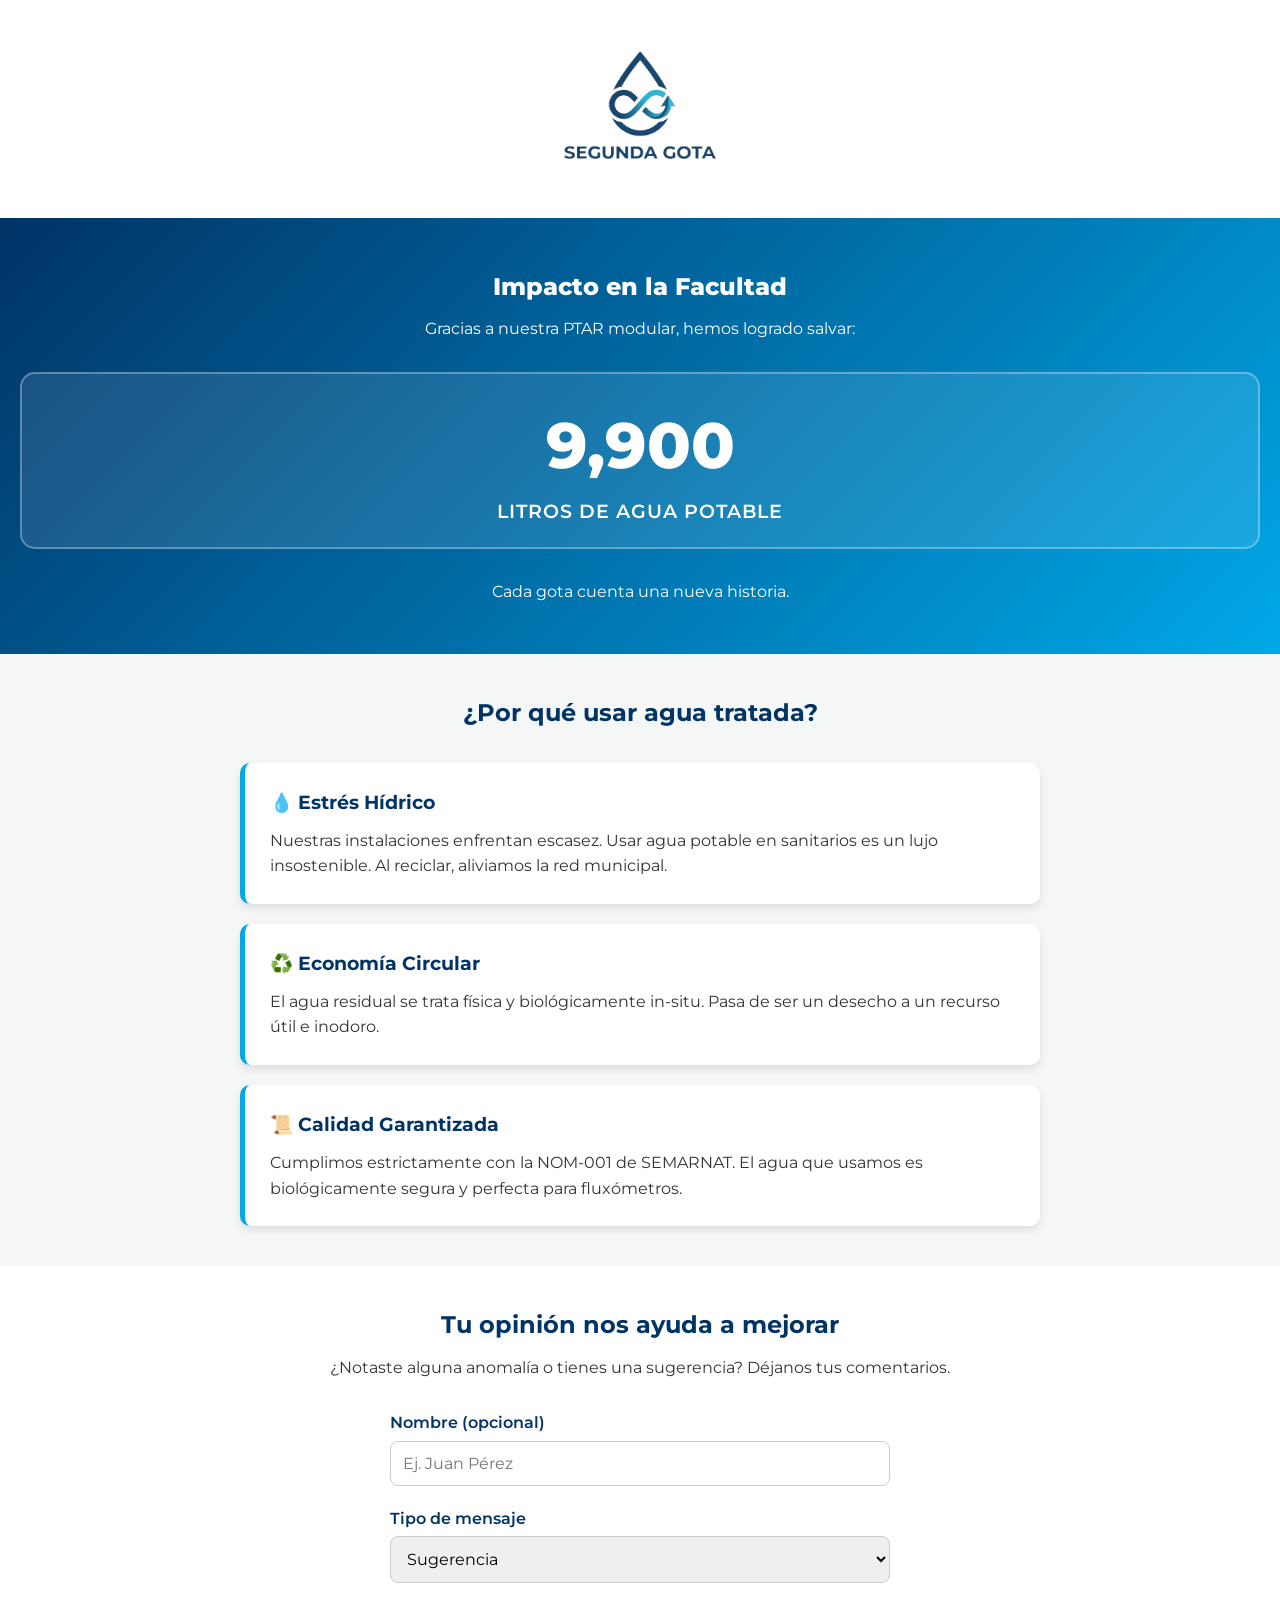
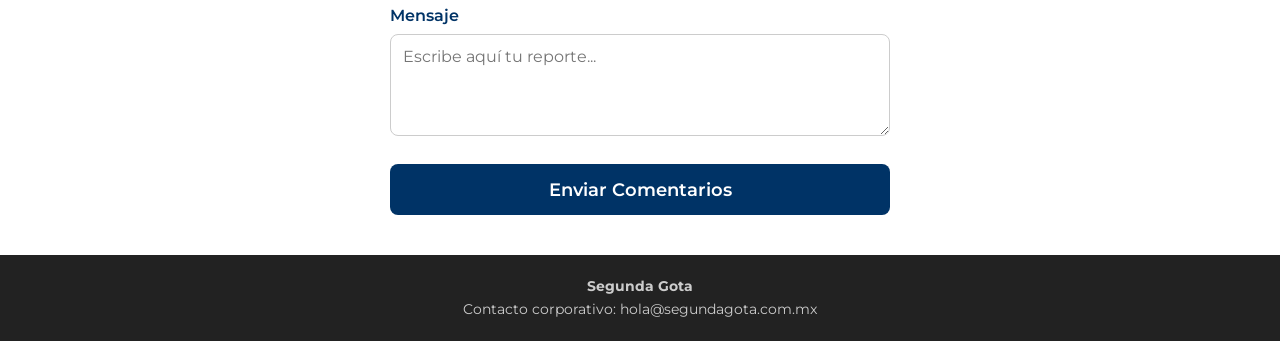
==== index.html @ 00114a6c "Add files via upload" ====
<!DOCTYPE html>
<html lang="es">
<head>
    <meta charset="UTF-8">
    <meta name="viewport" content="width=device-width, initial-scale=1.0">
    <title>Segunda Gota - Impacto Hídrico</title>
    <link rel="stylesheet" href="styles.css">
    <!-- Fuente de Google -->
    <link href="https://fonts.googleapis.com/css2?family=Montserrat:wght@400;600;800&display=swap" rel="stylesheet">
</head>
<body>

    <!-- Encabezado con Logo -->
    <header>
        <div class="logo-container">
            <!-- Reemplaza "logo.png" con la ruta real de su logo -->
            <img src="logo.png" alt="Logo Segunda Gota" class="logo">
        </div>
    </header>

    <!-- Sección Principal: Litros Ahorrados -->
    <section class="hero">
        <h1>Impacto en la Facultad</h1>
        <p>Gracias a nuestra PTAR modular, hemos logrado salvar:</p>
        <div class="counter-box">
            <span id="litros-contador" class="numero" data-target="15000">0</span>
            <span class="unidad">Litros de Agua Potable</span>
        </div>
        <p class="subtext">Cada gota cuenta una nueva historia.</p>
    </section>

    <!-- Sección Educativa -->
    <section class="info-educativa">
        <h2>¿Por qué usar agua tratada?</h2>
        <div class="cards-container">
            <div class="card">
                <h3>💧 Estrés Hídrico</h3>
                <p>Nuestras instalaciones enfrentan escasez. Usar agua potable en sanitarios es un lujo insostenible. Al reciclar, aliviamos la red municipal.</p>
            </div>
            <div class="card">
                <h3>♻️ Economía Circular</h3>
                <p>El agua residual se trata física y biológicamente in-situ. Pasa de ser un desecho a un recurso útil e inodoro.</p>
            </div>
            <div class="card">
                <h3>📜 Calidad Garantizada</h3>
                <p>Cumplimos estrictamente con la NOM-001 de SEMARNAT. El agua que usamos es biológicamente segura y perfecta para fluxómetros.</p>
            </div>
        </div>
    </section>

    <!-- Formulario de Quejas y Sugerencias -->
    <section class="contacto">
        <h2>Tu opinión nos ayuda a mejorar</h2>
        <p>¿Notaste alguna anomalía o tienes una sugerencia? Déjanos tus comentarios.</p>
        
        <form id="feedback-form">
            <div class="form-group">
                <label for="nombre">Nombre (opcional)</label>
                <input type="text" id="nombre" name="nombre" placeholder="Ej. Juan Pérez">
            </div>
            <div class="form-group">
                <label for="tipo">Tipo de mensaje</label>
                <select id="tipo" name="tipo">
                    <option value="sugerencia">Sugerencia</option>
                    <option value="queja">Queja / Falla en sanitario</option>
                    <option value="duda">Duda sobre el proceso</option>
                </select>
            </div>
            <div class="form-group">
                <label for="mensaje">Mensaje</label>
                <textarea id="mensaje" name="mensaje" rows="4" placeholder="Escribe aquí tu reporte..." required></textarea>
            </div>
            <button type="submit" class="btn-submit">Enviar Comentarios</button>
        </form>
    </section>

    <!-- Pie de página -->
    <footer>
        <p><strong>Segunda Gota</strong>
        <p>Contacto corporativo: hola@segundagota.com.mx</p>
    </footer>

    <script src="script.js"></script>
</body>
</html>
---- styles.css ----
/* Variables de color de Segunda Gota */
:root {
    --azul-marino: #003366;
    --azul-claro: #00a8e8;
    --blanco: #ffffff;
    --gris-fondo: #f4f7f6;
    --texto-oscuro: #333333;
}

* {
    margin: 0;
    padding: 0;
    box-sizing: border-box;
    font-family: 'Montserrat', sans-serif;
}

body {
    background-color: var(--gris-fondo);
    color: var(--texto-oscuro);
    line-height: 1.6;
}

header {
    background-color: var(--blanco);
    padding: 20px;
    text-align: center;
    box-shadow: 0 4px 6px rgba(0,0,0,0.05);
}

.logo {
    max-width: 200px;
}

/* Sección Hero / Contador */
.hero {
    background: linear-gradient(135deg, var(--azul-marino), var(--azul-claro));
    color: var(--blanco);
    text-align: center;
    padding: 50px 20px;
}

.hero h1 {
    font-weight: 800;
    margin-bottom: 10px;
}

.counter-box {
    margin: 30px 0;
    background: rgba(255, 255, 255, 0.1);
    padding: 20px;
    border-radius: 15px;
    border: 2px solid rgba(255, 255, 255, 0.3);
}

.numero {
    font-size: 4rem;
    font-weight: 800;
    display: block;
}

.unidad {
    font-size: 1.2rem;
    font-weight: 600;
    text-transform: uppercase;
    letter-spacing: 1px;
}

/* Sección Educativa */
.info-educativa {
    padding: 40px 20px;
    text-align: center;
}

.info-educativa h2 {
    color: var(--azul-marino);
    margin-bottom: 30px;
}

.cards-container {
    display: flex;
    flex-direction: column;
    gap: 20px;
    max-width: 800px;
    margin: 0 auto;
}

.card {
    background-color: var(--blanco);
    padding: 25px;
    border-radius: 10px;
    box-shadow: 0 4px 8px rgba(0,0,0,0.1);
    text-align: left;
    border-left: 5px solid var(--azul-claro);
}

.card h3 {
    color: var(--azul-marino);
    margin-bottom: 10px;
}

/* Sección Formulario */
.contacto {
    background-color: var(--blanco);
    padding: 40px 20px;
    text-align: center;
}

.contacto h2 {
    color: var(--azul-marino);
    margin-bottom: 10px;
}

#feedback-form {
    max-width: 500px;
    margin: 30px auto 0;
    text-align: left;
}

.form-group {
    margin-bottom: 20px;
}

label {
    display: block;
    margin-bottom: 5px;
    font-weight: 600;
    color: var(--azul-marino);
}

input, select, textarea {
    width: 100%;
    padding: 12px;
    border: 1px solid #ccc;
    border-radius: 8px;
    font-size: 1rem;
}

input:focus, select:focus, textarea:focus {
    outline: none;
    border-color: var(--azul-claro);
    box-shadow: 0 0 5px rgba(0, 168, 232, 0.3);
}

.btn-submit {
    width: 100%;
    background-color: var(--azul-marino);
    color: var(--blanco);
    border: none;
    padding: 15px;
    font-size: 1.1rem;
    font-weight: 600;
    border-radius: 8px;
    cursor: pointer;
    transition: background 0.3s;
}

.btn-submit:hover {
    background-color: var(--azul-claro);
}

/* Footer */
footer {
    background-color: #222;
    color: #ccc;
    text-align: center;
    padding: 20px;
    font-size: 0.9rem;
}
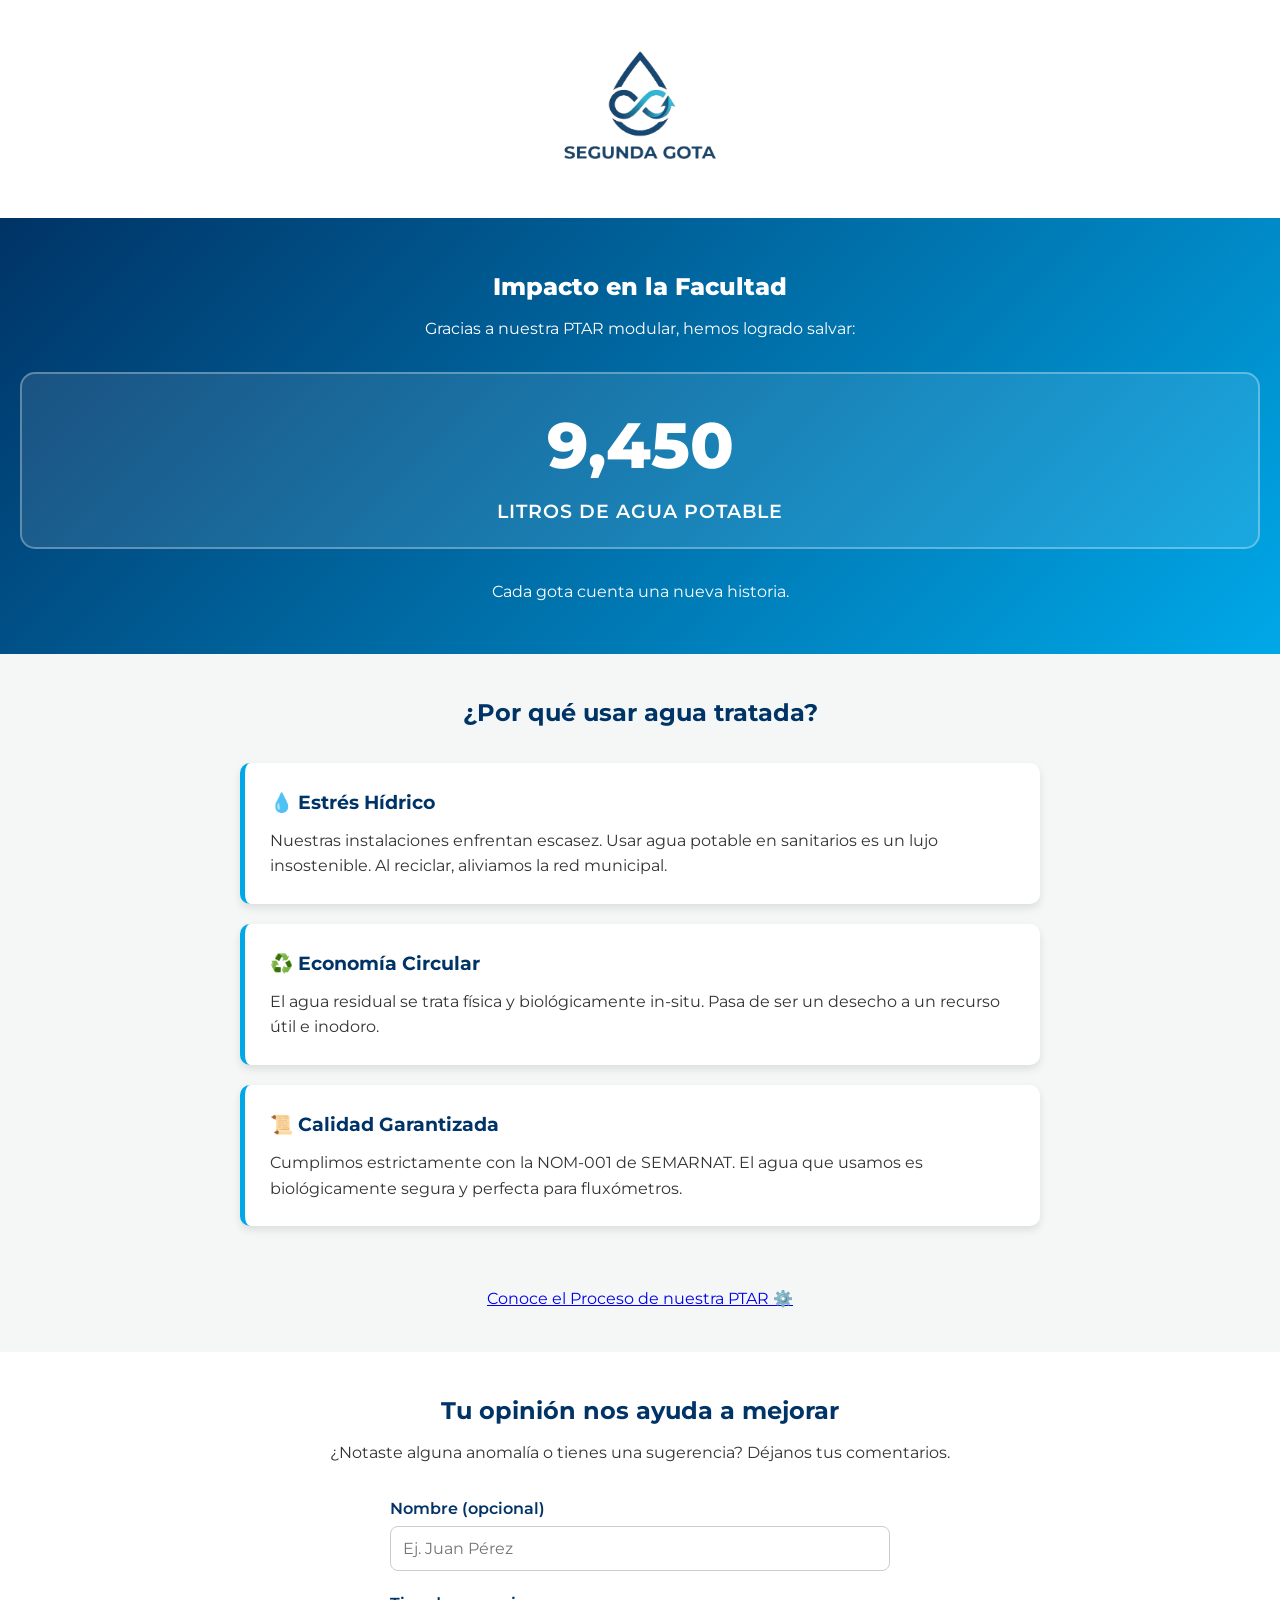
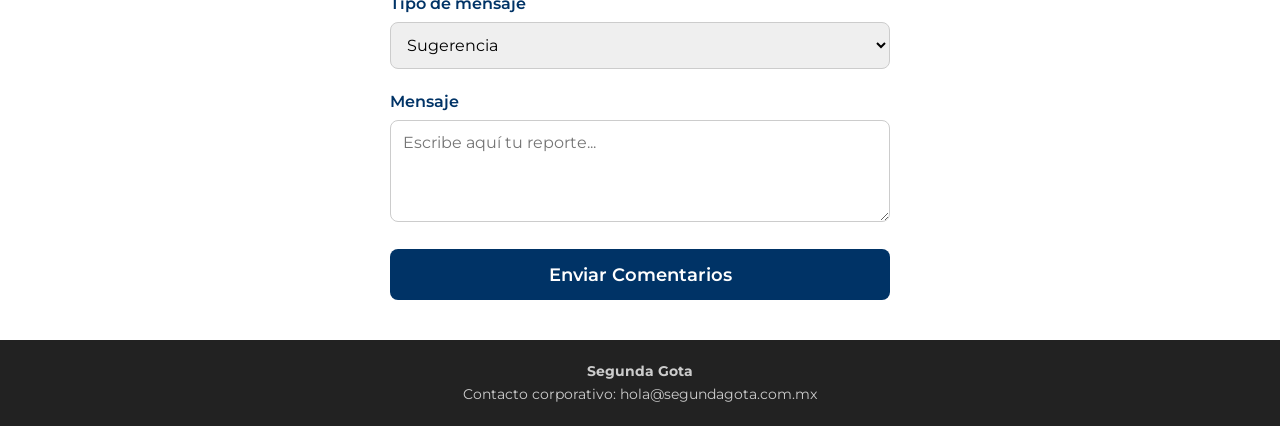
==== commit 39f5198b: "Update index.html" ====
--- a/index.html
+++ b/index.html
@@ -45,6 +45,11 @@
                 <h3>📜 Calidad Garantizada</h3>
                 <p>Cumplimos estrictamente con la NOM-001 de SEMARNAT. El agua que usamos es biológicamente segura y perfecta para fluxómetros.</p>
             </div>
+            <!-- ESTE ES EL NUEVO BOTÓN -->
+        <div style="margin-top: 40px;">
+            <a href="proceso.html" class="btn-secundario">Conoce el Proceso de nuestra PTAR ⚙️</a>
+        </div>
+    </section>
         </div>
     </section>
 
@@ -82,4 +87,4 @@
 
     <script src="script.js"></script>
 </body>
-</html>+</html>
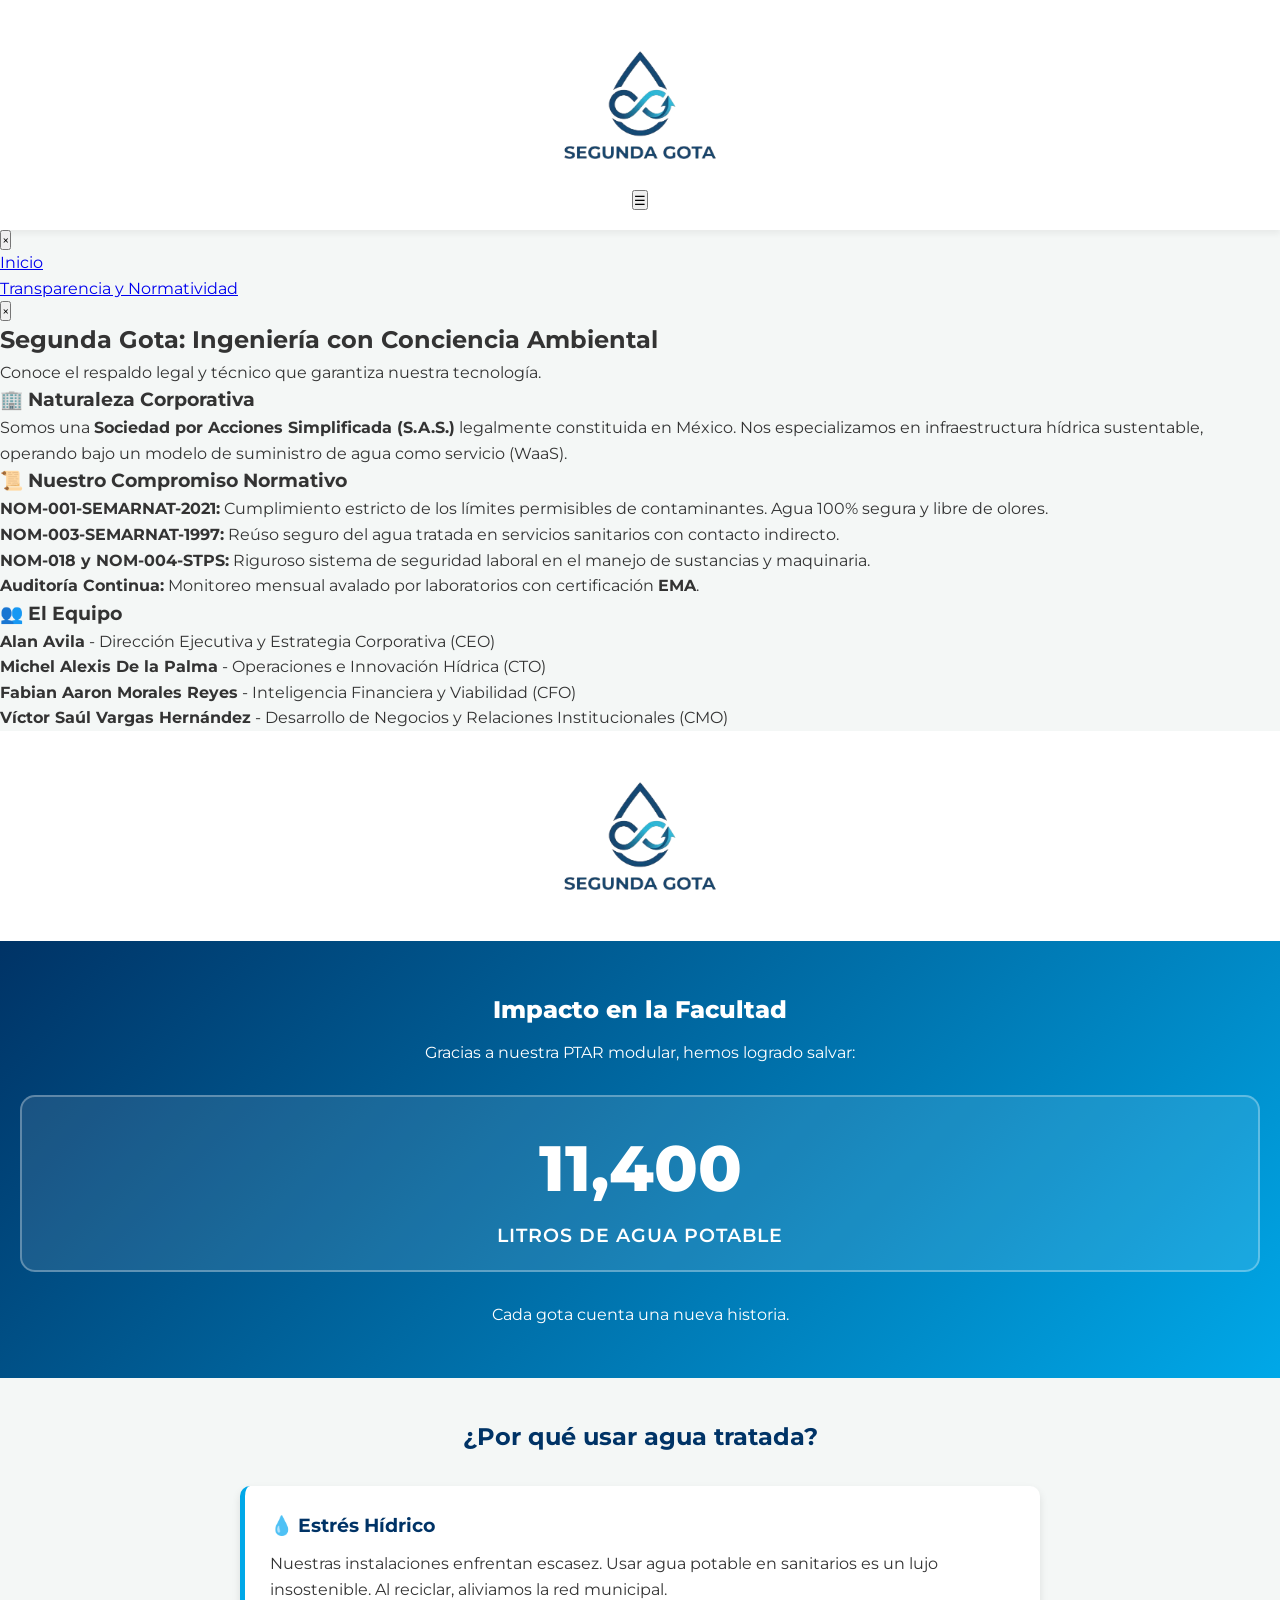
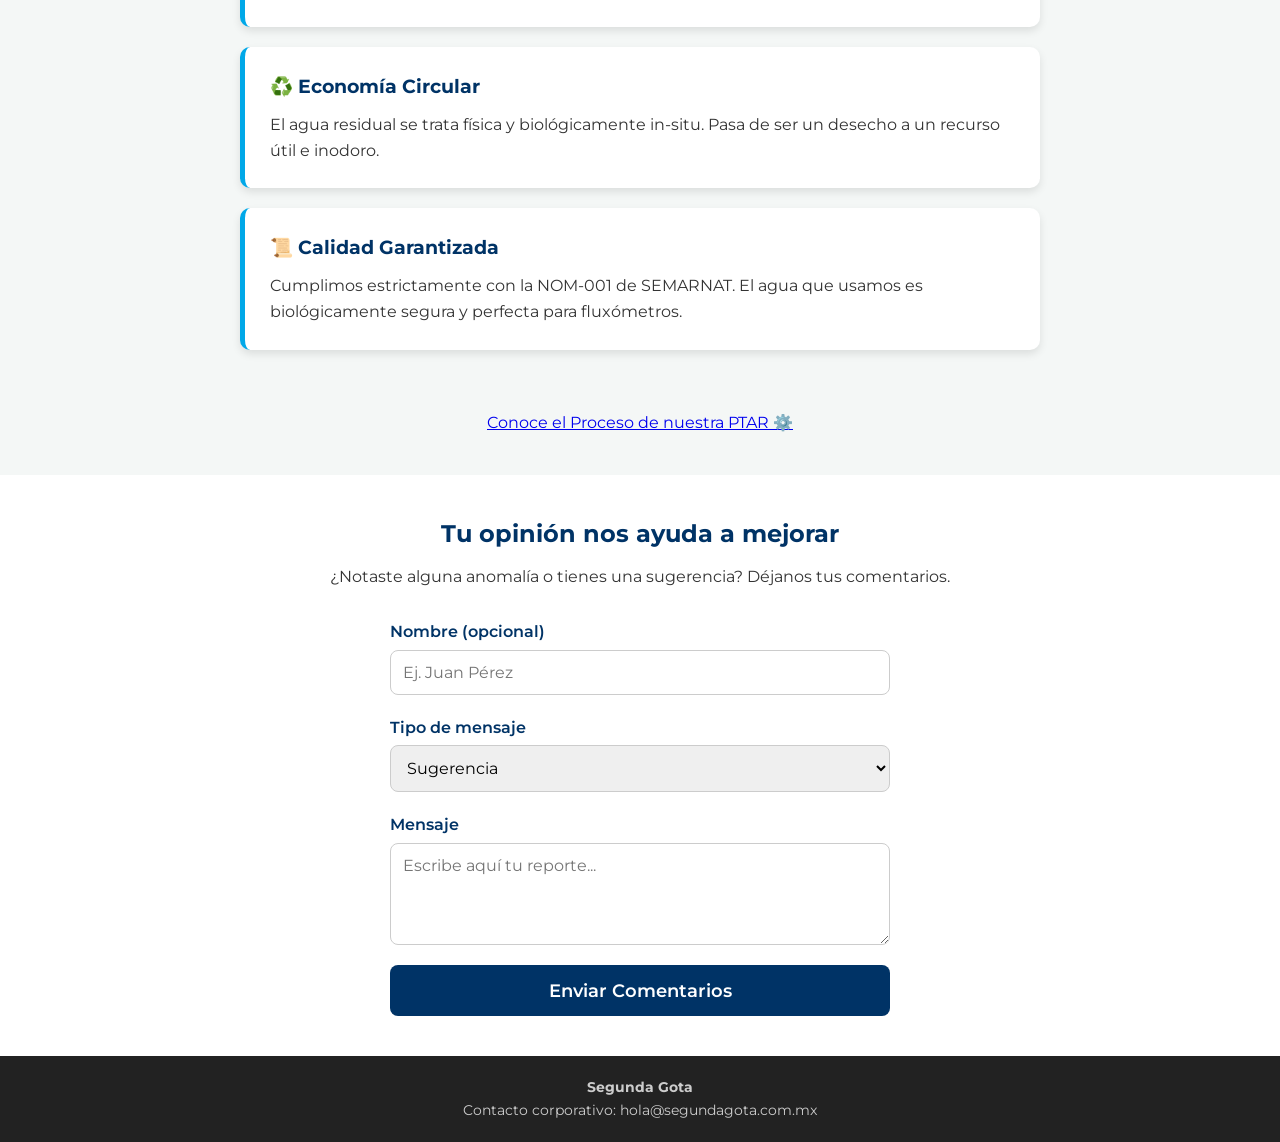
==== commit 39eff0ff: "Update index.html" ====
--- a/index.html
+++ b/index.html
@@ -1,3 +1,55 @@
+<!-- Encabezado con Logo y Hamburguesa -->
+    <header>
+        <div class="logo-container">
+            <img src="logo.png" alt="Logo Segunda Gota" class="logo">
+        </div>
+        <!-- Botón de hamburguesa -->
+        <button class="hamburger-btn" id="menu-toggle">☰</button>
+    </header>
+
+    <!-- Menú lateral oculto -->
+    <nav class="sidebar" id="sidebar-menu">
+        <button class="close-btn" id="close-menu">&times;</button>
+        <ul class="sidebar-links">
+            <li><a href="#" id="btn-inicio">Inicio</a></li>
+            <li><a href="#" id="btn-transparencia">Transparencia y Normatividad</a></li>
+        </ul>
+    </nav>
+
+    <!-- Modal / Sección de Transparencia (El Folleto Digital) -->
+    <div class="modal-overlay" id="modal-info">
+        <div class="modal-content">
+            <button class="close-modal" id="close-modal">&times;</button>
+            
+            <h2>Segunda Gota: Ingeniería con Conciencia Ambiental</h2>
+            <p class="subtitle">Conoce el respaldo legal y técnico que garantiza nuestra tecnología.</p>
+            
+            <div class="info-section">
+                <h3>🏢 Naturaleza Corporativa</h3>
+                <p>Somos una <strong>Sociedad por Acciones Simplificada (S.A.S.)</strong> legalmente constituida en México. Nos especializamos en infraestructura hídrica sustentable, operando bajo un modelo de suministro de agua como servicio (WaaS).</p>
+            </div>
+
+            <div class="info-section">
+                <h3>📜 Nuestro Compromiso Normativo</h3>
+                <ul class="normas-list">
+                    <li><strong>NOM-001-SEMARNAT-2021:</strong> Cumplimiento estricto de los límites permisibles de contaminantes. Agua 100% segura y libre de olores.</li>
+                    <li><strong>NOM-003-SEMARNAT-1997:</strong> Reúso seguro del agua tratada en servicios sanitarios con contacto indirecto.</li>
+                    <li><strong>NOM-018 y NOM-004-STPS:</strong> Riguroso sistema de seguridad laboral en el manejo de sustancias y maquinaria.</li>
+                    <li><strong>Auditoría Continua:</strong> Monitoreo mensual avalado por laboratorios con certificación <strong>EMA</strong>.</li>
+                </ul>
+            </div>
+
+            <div class="info-section">
+                <h3>👥 El Equipo</h3>
+                <ul class="team-list">
+                    <li><strong>Alan Avila</strong> - Dirección Ejecutiva y Estrategia Corporativa (CEO)</li>
+                    <li><strong>Michel Alexis De la Palma</strong> - Operaciones e Innovación Hídrica (CTO)</li>
+                    <li><strong>Fabian Aaron Morales Reyes</strong> - Inteligencia Financiera y Viabilidad (CFO)</li>
+                    <li><strong>Víctor Saúl Vargas Hernández</strong> - Desarrollo de Negocios y Relaciones Institucionales (CMO)</li>
+                </ul>
+            </div>
+        </div>
+    </div>
 <!DOCTYPE html>
 <html lang="es">
 <head>
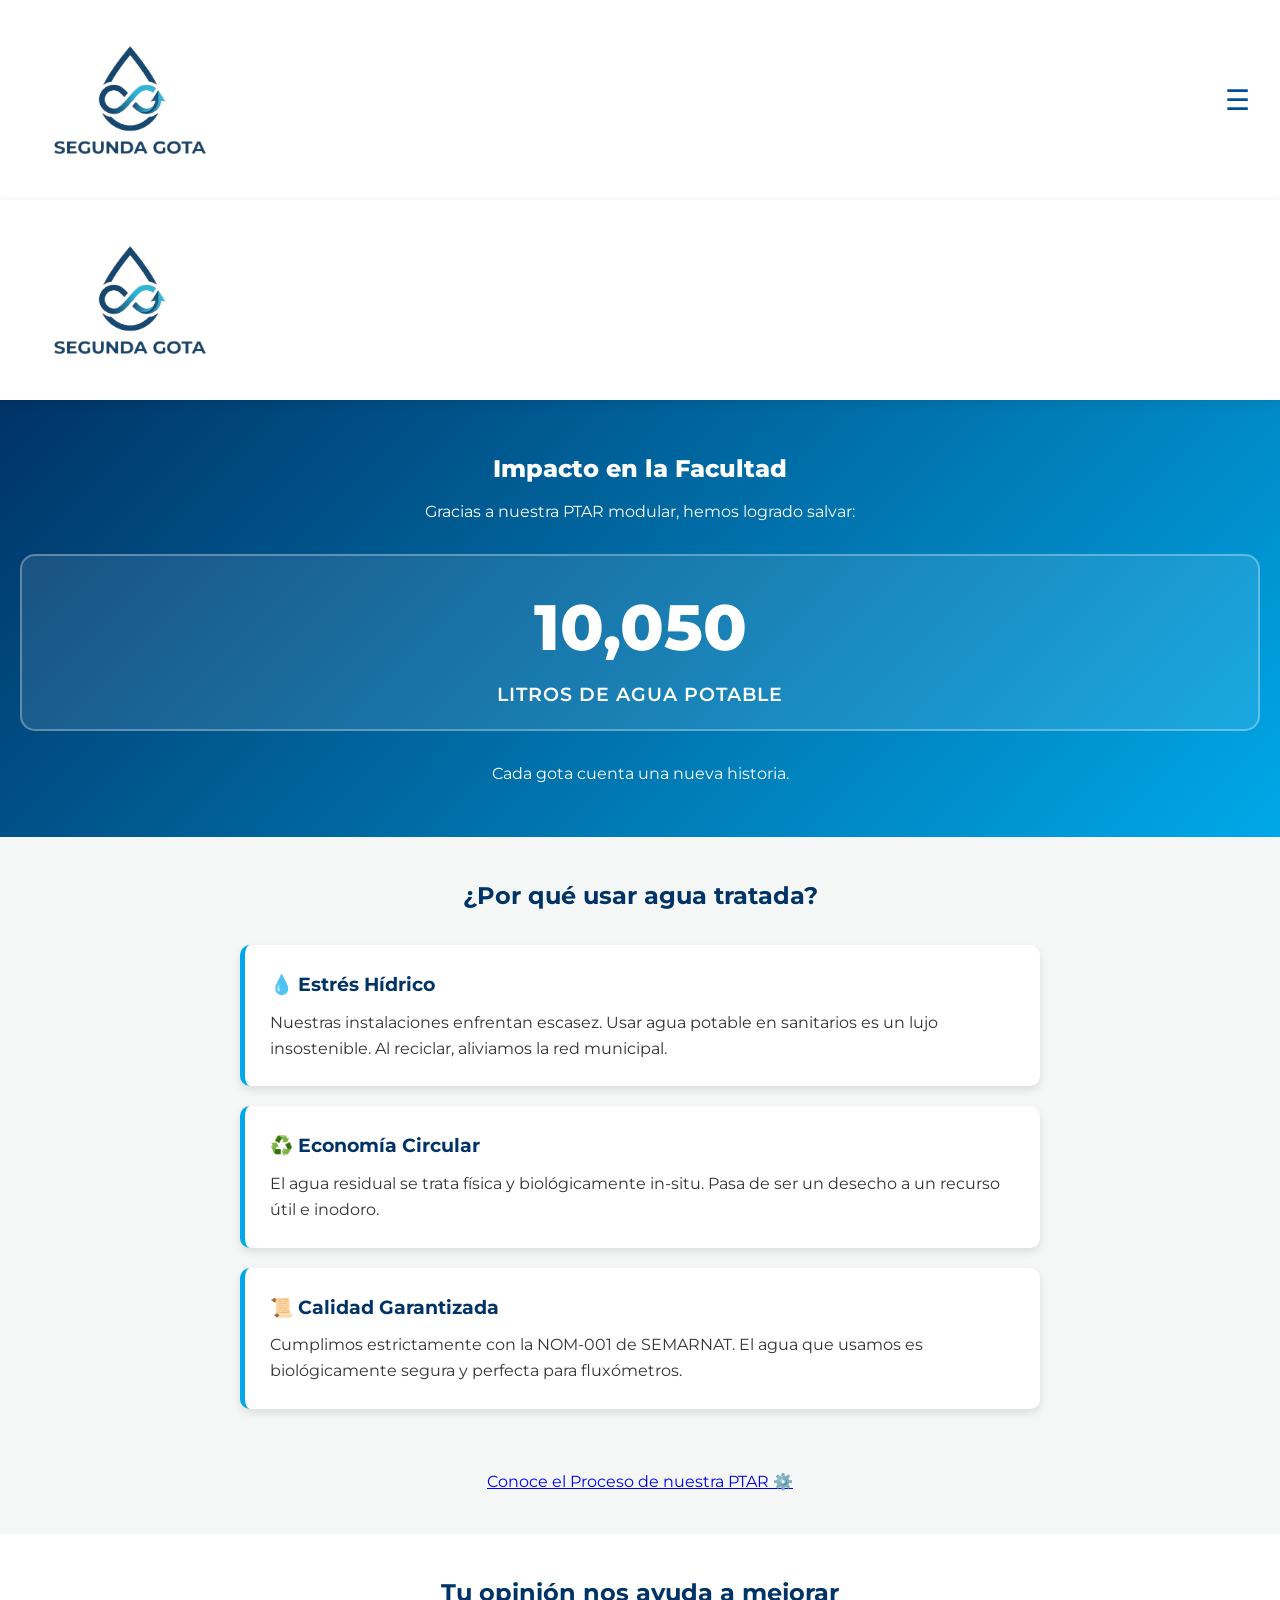
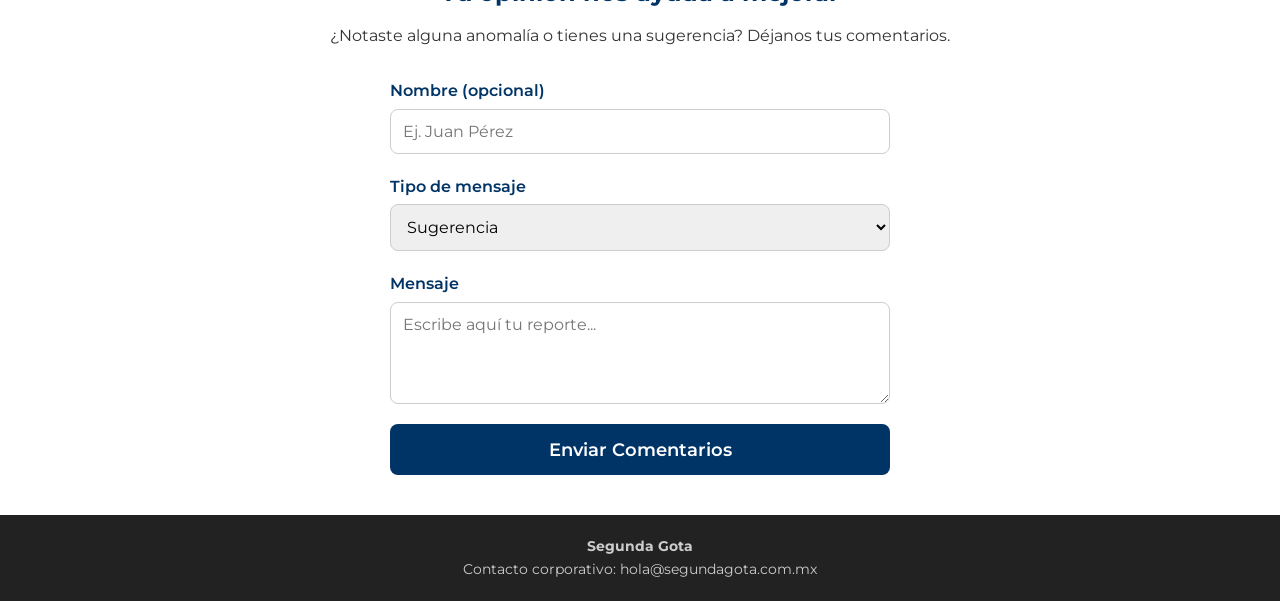
==== commit 1b9920b6: "Update index.html" ====
--- a/index.html
+++ b/index.html
@@ -17,7 +17,7 @@
     </nav>
 
     <!-- Modal / Sección de Transparencia (El Folleto Digital) -->
-    <div class="modal-overlay" id="modal-info">
+    <div class="modal-overlay" id="modal-info" style="display: none;">
         <div class="modal-content">
             <button class="close-modal" id="close-modal">&times;</button>
             
--- a/styles.css
+++ b/styles.css
@@ -165,4 +165,152 @@
     text-align: center;
     padding: 20px;
     font-size: 0.9rem;
-}+}
+/* --- ESTILOS DEL HEADER Y BOTÓN HAMBURGUESA --- */
+header {
+    display: flex;
+    justify-content: space-between;
+    align-items: center;
+    padding: 15px 30px;
+    background-color: #ffffff;
+    box-shadow: 0 2px 10px rgba(0,0,0,0.1);
+    position: sticky;
+    top: 0;
+    z-index: 100;
+}
+
+.hamburger-btn {
+    font-size: 28px;
+    background: none;
+    border: none;
+    cursor: pointer;
+    color: #004d99; /* Azul marino Segunda Gota */
+}
+
+/* --- ESTILOS DEL MENÚ LATERAL (SIDEBAR) --- */
+.sidebar {
+    height: 100%;
+    width: 0;
+    position: fixed;
+    top: 0;
+    right: 0;
+    background-color: #004d99;
+    overflow-x: hidden;
+    transition: 0.3s;
+    padding-top: 60px;
+    z-index: 1000;
+    box-shadow: -2px 0 15px rgba(0,0,0,0.2);
+}
+
+.sidebar .close-btn {
+    position: absolute;
+    top: 15px;
+    right: 25px;
+    font-size: 36px;
+    color: white;
+    background: none;
+    border: none;
+    cursor: pointer;
+}
+
+.sidebar-links {
+    list-style: none;
+    padding: 0;
+}
+
+.sidebar-links li a {
+    padding: 15px 30px;
+    text-decoration: none;
+    font-size: 18px;
+    color: #ffffff;
+    display: block;
+    transition: 0.2s;
+    font-weight: 600;
+}
+
+.sidebar-links li a:hover {
+    background-color: #0073e6;
+}
+
+/* --- ESTILOS DEL MODAL (FOLLETO DIGITAL) --- */
+.modal-overlay {
+    display: none; /* Oculto por defecto */
+    position: fixed;
+    z-index: 2000;
+    left: 0;
+    top: 0;
+    width: 100%;
+    height: 100%;
+    background-color: rgba(0,0,0,0.6);
+    overflow: auto;
+}
+
+.modal-content {
+    background-color: #ffffff;
+    margin: 5% auto;
+    padding: 40px;
+    border-radius: 12px;
+    width: 80%;
+    max-width: 800px;
+    position: relative;
+    box-shadow: 0 5px 25px rgba(0,0,0,0.3);
+    animation: slideDown 0.4s ease-out;
+}
+
+@keyframes slideDown {
+    from { transform: translateY(-50px); opacity: 0; }
+    to { transform: translateY(0); opacity: 1; }
+}
+
+.close-modal {
+    color: #aaaaaa;
+    float: right;
+    font-size: 32px;
+    font-weight: bold;
+    cursor: pointer;
+    background: none;
+    border: none;
+    position: absolute;
+    top: 20px;
+    right: 30px;
+}
+
+.close-modal:hover {
+    color: #333;
+}
+
+/* Tipografía del Folleto */
+.modal-content h2 {
+    color: #004d99;
+    margin-bottom: 5px;
+}
+
+.subtitle {
+    color: #666;
+    margin-bottom: 30px;
+    font-style: italic;
+}
+
+.info-section {
+    margin-bottom: 25px;
+}
+
+.info-section h3 {
+    color: #00a8cc; /* Cian Segunda Gota */
+    border-bottom: 2px solid #f0f0f0;
+    padding-bottom: 5px;
+    margin-bottom: 15px;
+}
+
+.normas-list, .team-list {
+    list-style-type: none;
+    padding-left: 0;
+}
+
+.normas-list li, .team-list li {
+    background: #f9f9f9;
+    margin-bottom: 10px;
+    padding: 12px;
+    border-left: 4px solid #00a8cc;
+    border-radius: 4px;
+}
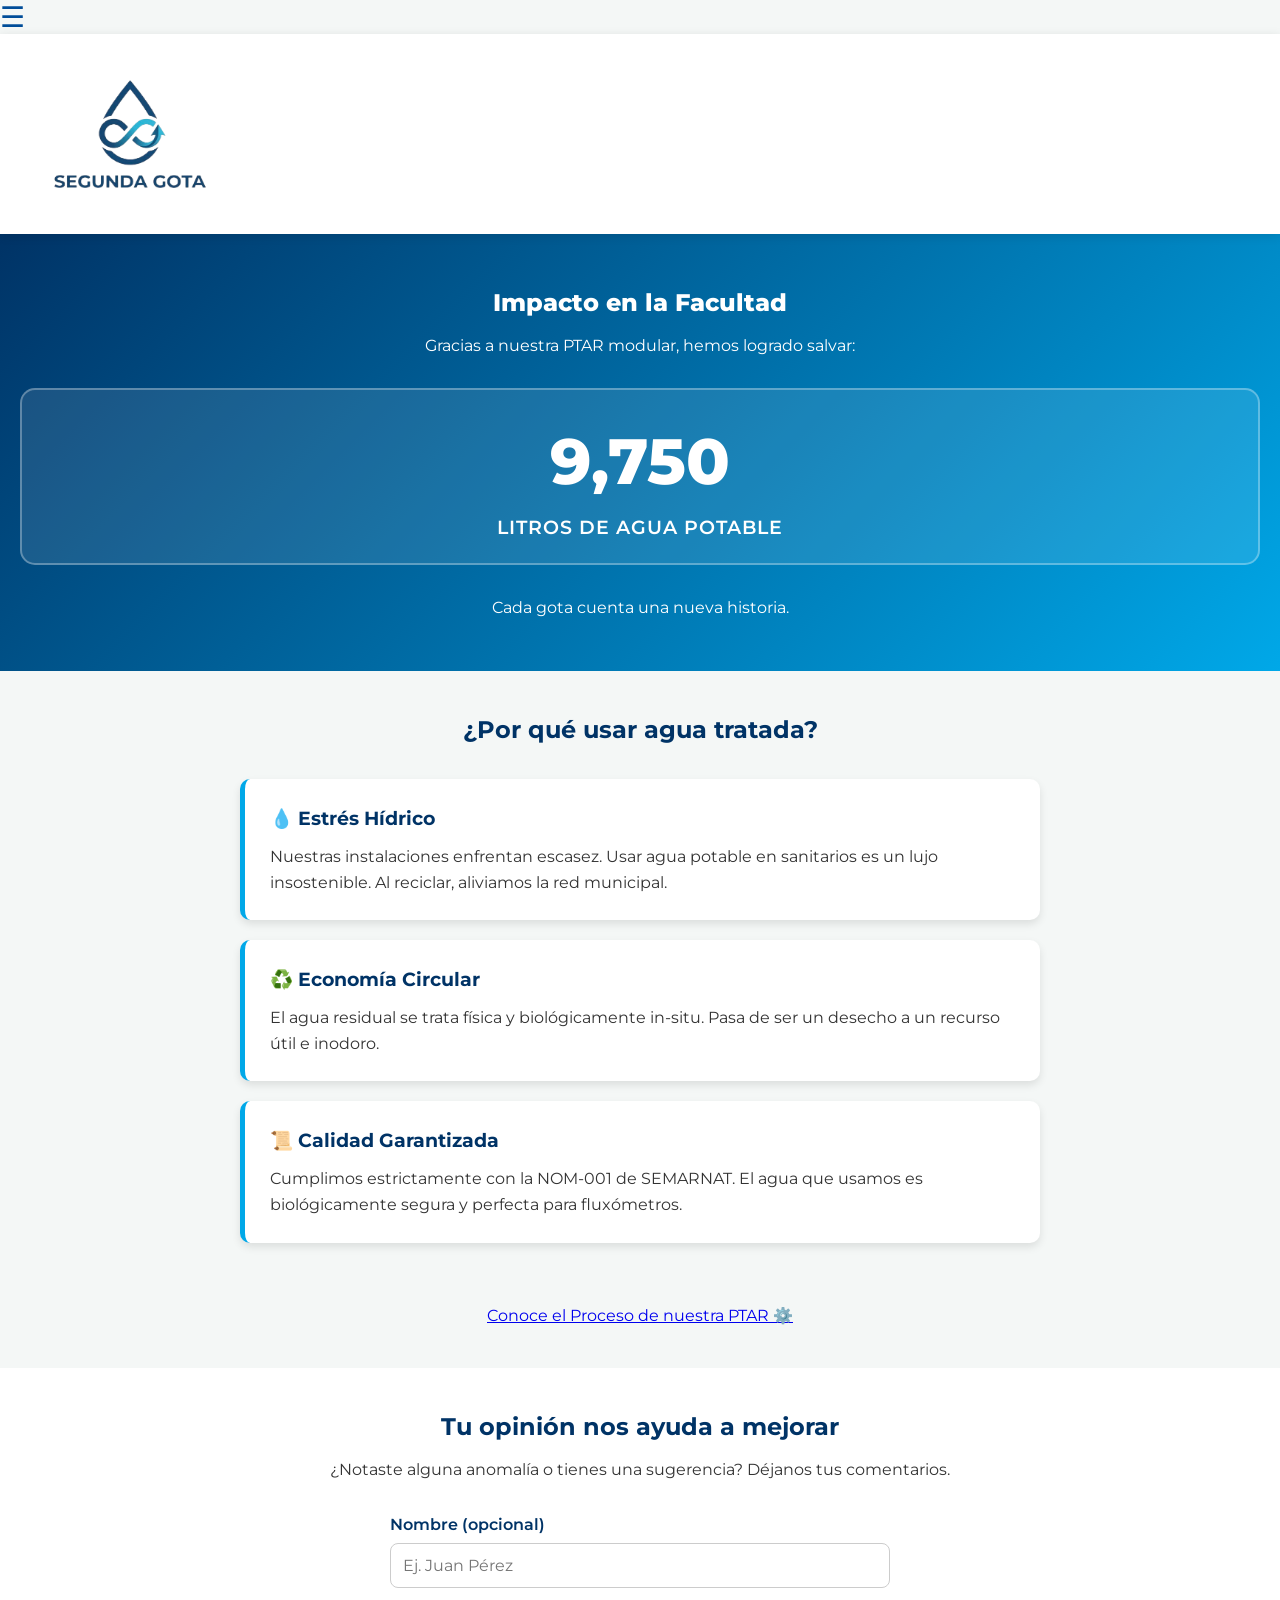
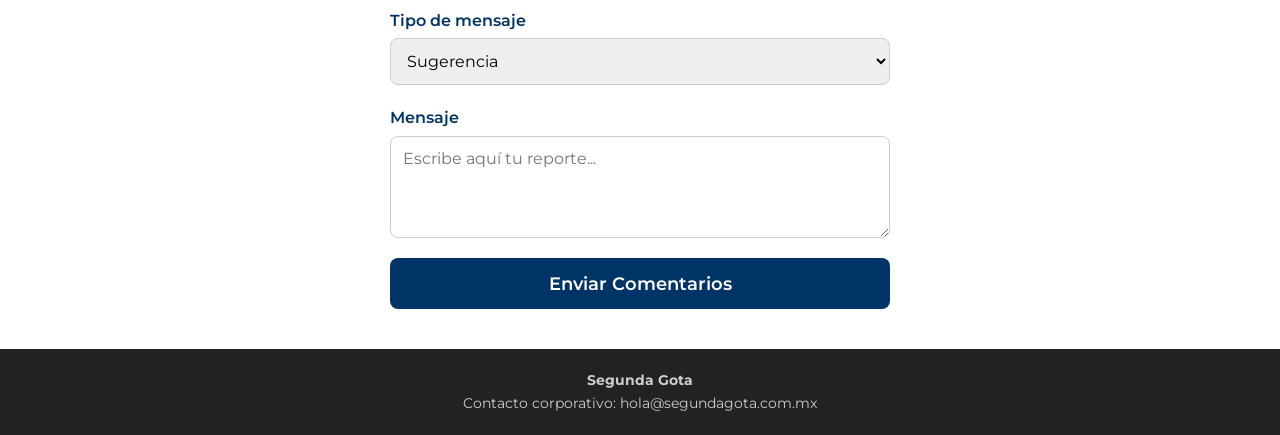
==== commit 7587df71: "Update index.html" ====
--- a/index.html
+++ b/index.html
@@ -1,8 +1,4 @@
 <!-- Encabezado con Logo y Hamburguesa -->
-    <header>
-        <div class="logo-container">
-            <img src="logo.png" alt="Logo Segunda Gota" class="logo">
-        </div>
         <!-- Botón de hamburguesa -->
         <button class="hamburger-btn" id="menu-toggle">☰</button>
     </header>
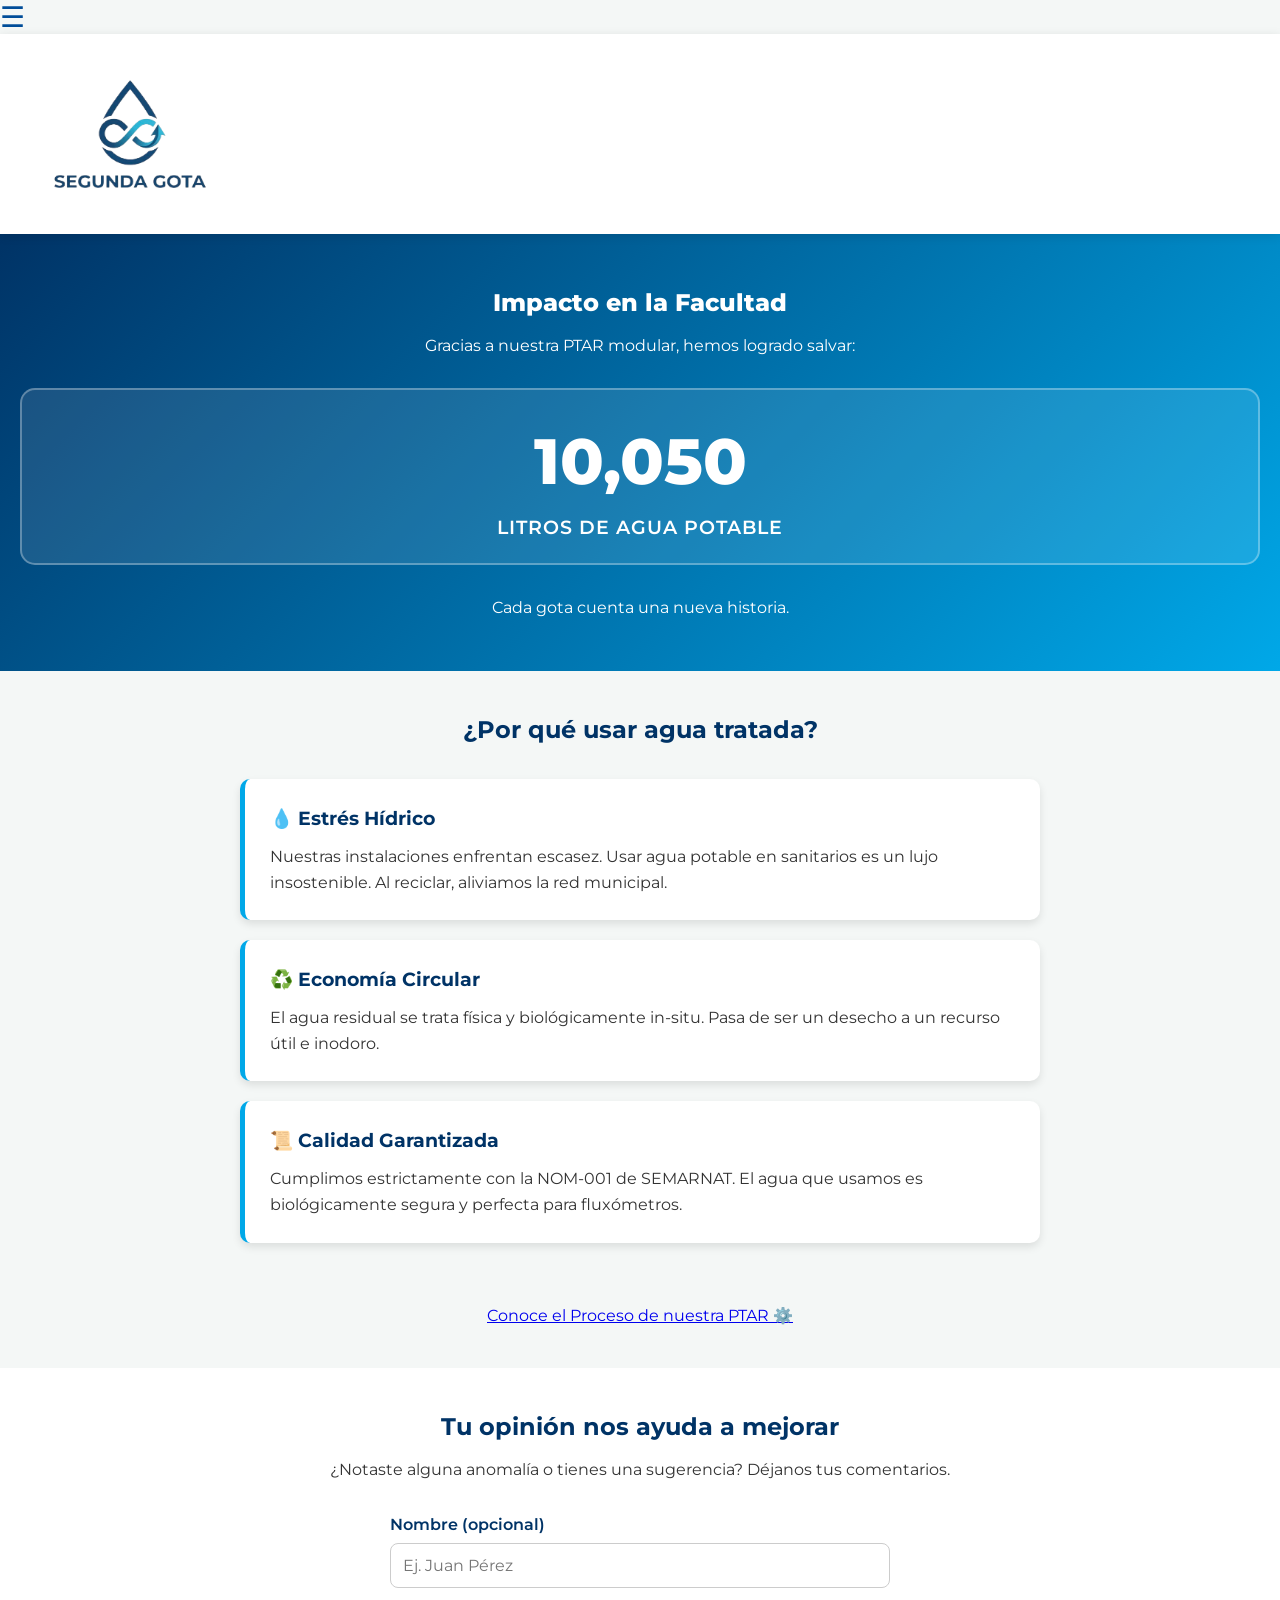
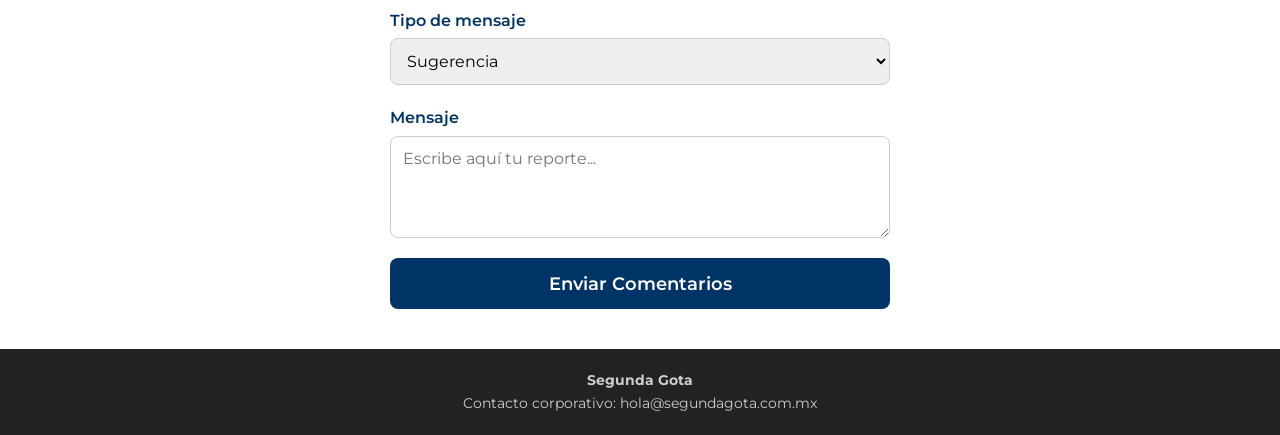
==== commit ca4f233f: "Update index.html" ====
--- a/index.html
+++ b/index.html
@@ -13,7 +13,7 @@
     </nav>
 
     <!-- Modal / Sección de Transparencia (El Folleto Digital) -->
-    <div class="modal-overlay" id="modal-info" style="display: none;">
+    <div class="modal-overlay" id="modal-info">
         <div class="modal-content">
             <button class="close-modal" id="close-modal">&times;</button>
             
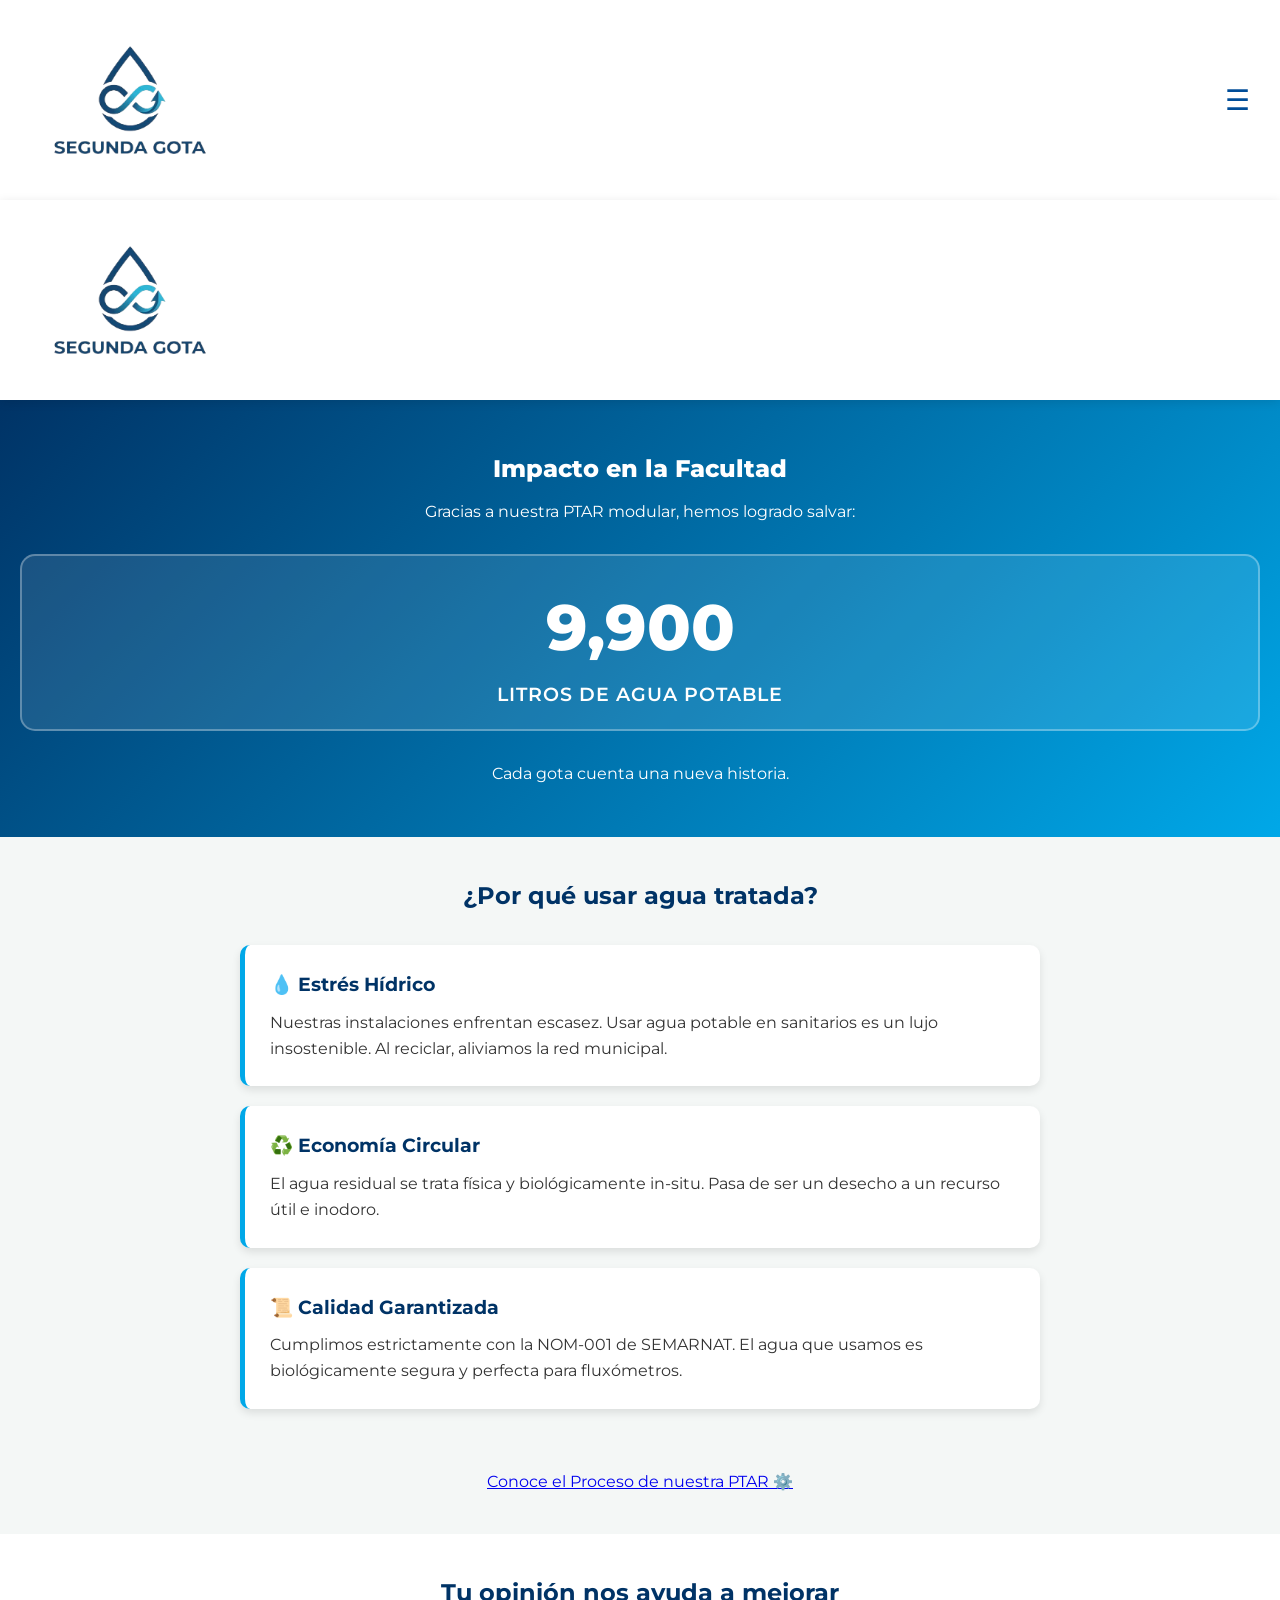
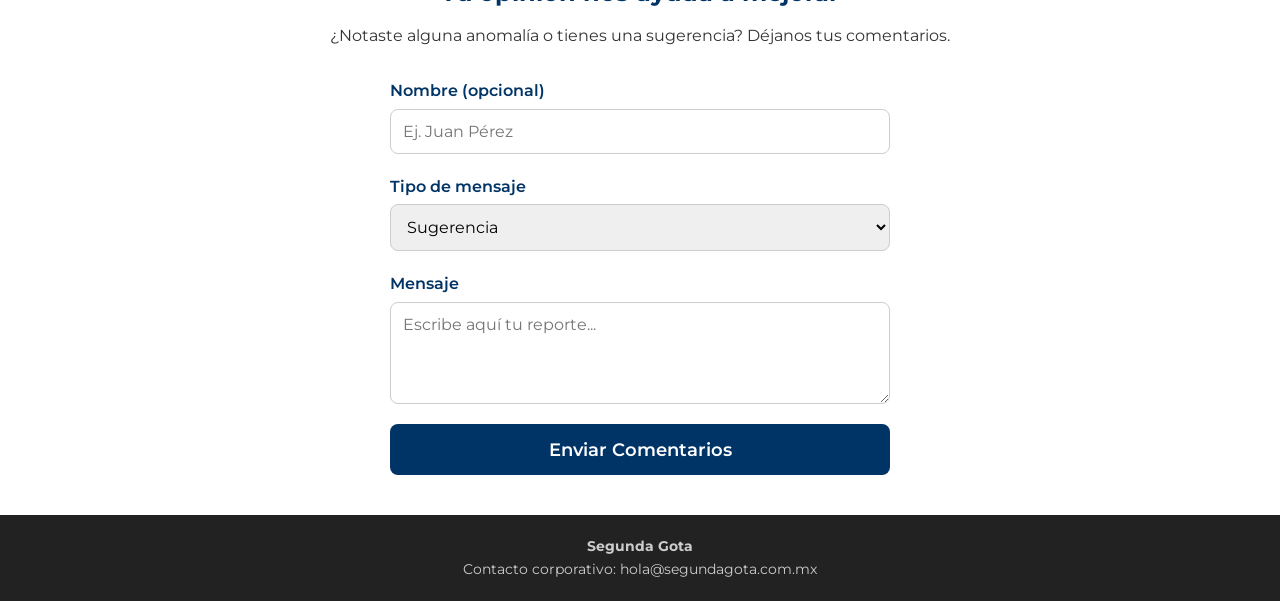
==== commit 55e04ed6: "Update index.html" ====
--- a/index.html
+++ b/index.html
@@ -1,4 +1,8 @@
-<!-- Encabezado con Logo y Hamburguesa -->
+<!-- Encabezado con Logo Centrado y Hamburguesa a la Derecha -->
+    <header class="main-header">
+        <!-- Único logo, centrado -->
+        <img src="logo.png" alt="Logo Segunda Gota" class="logo">
+        
         <!-- Botón de hamburguesa -->
         <button class="hamburger-btn" id="menu-toggle">☰</button>
     </header>
